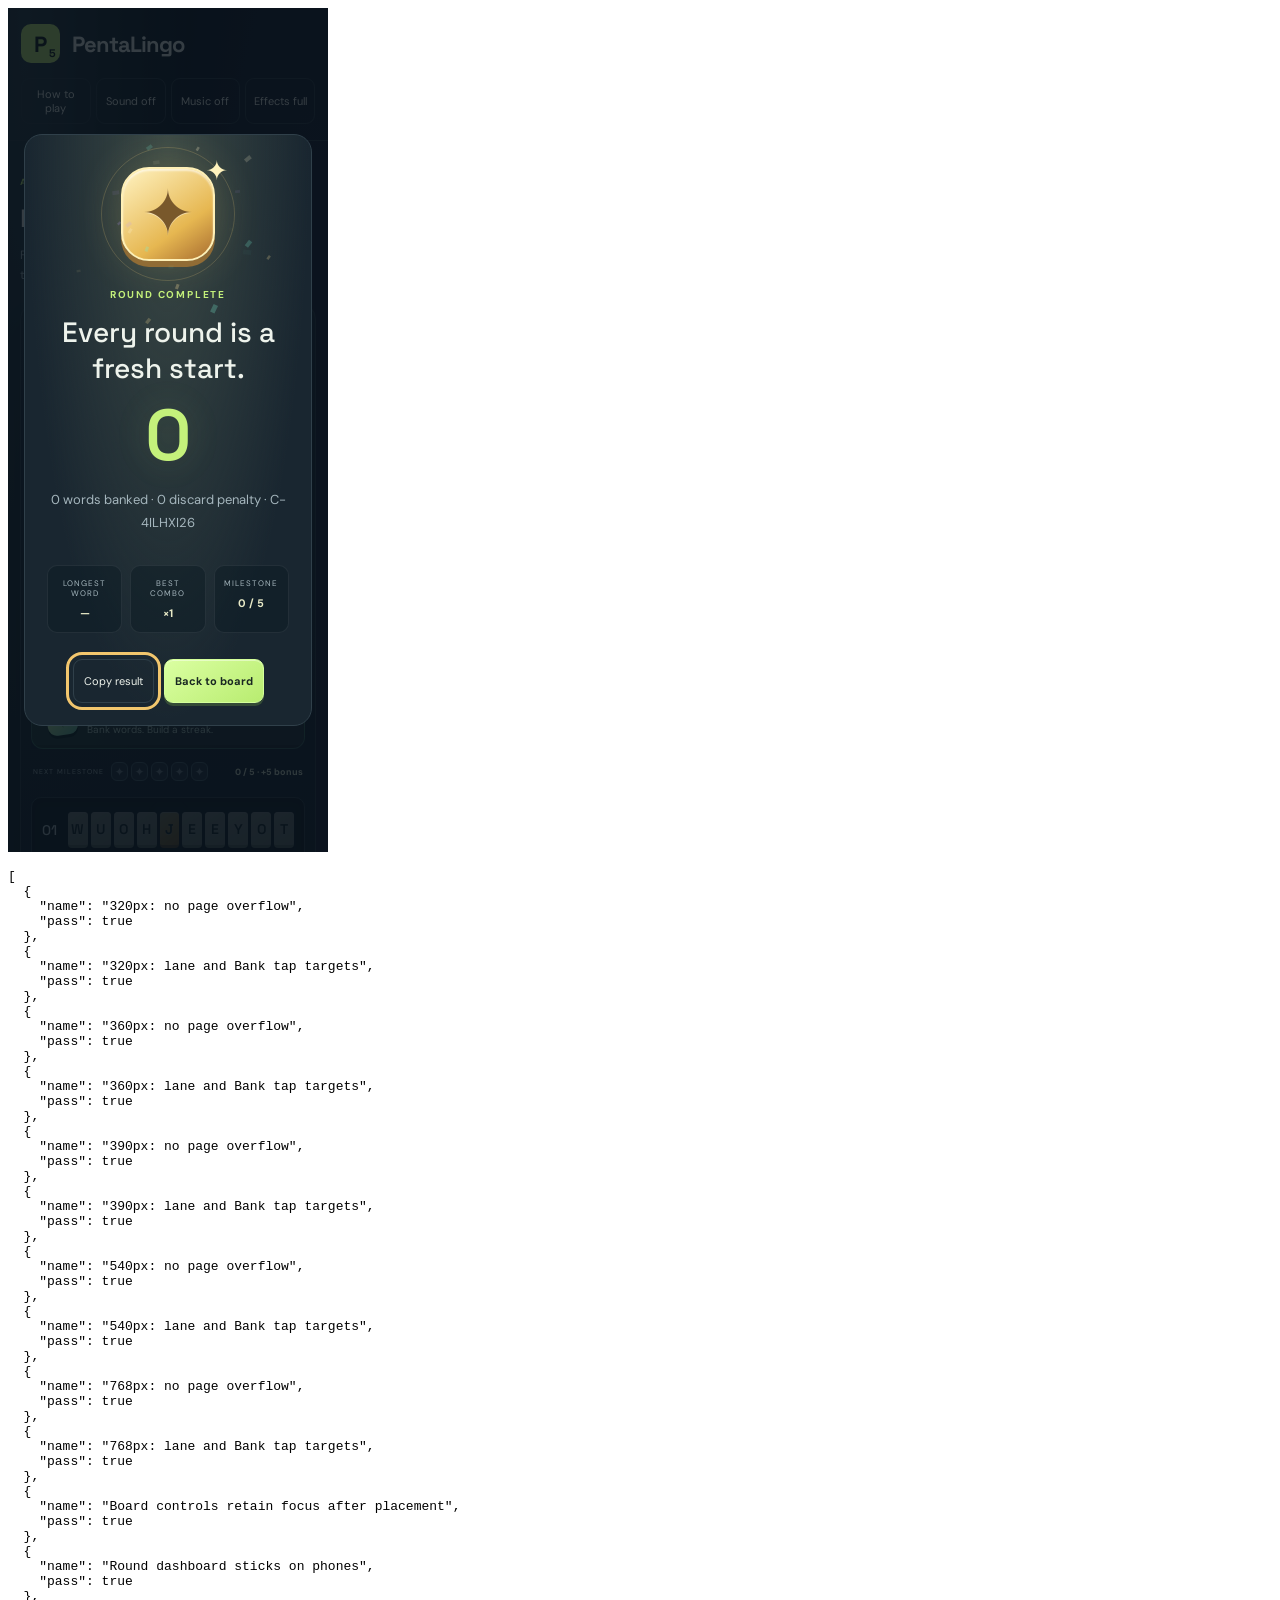
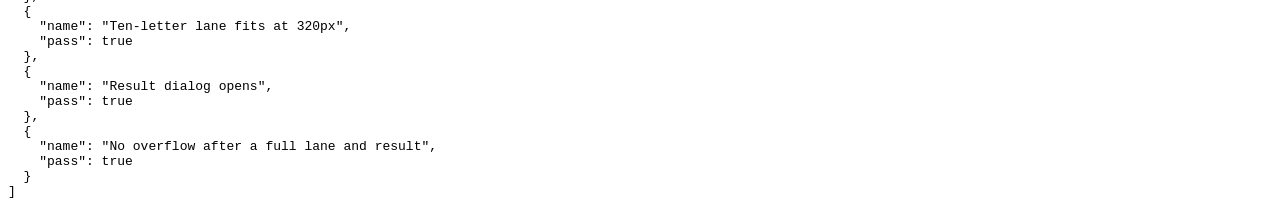
==== tests/mobile-browser.html @ e3324d04 "2026 Update" ====
﻿<!doctype html><meta charset="utf-8"><title>Mobile layout checks</title>
<iframe id="app" src="../index.html" style="border:0;width:390px;height:844px"></iframe><pre id="results">Loading…</pre>
<script>
app.onload=async()=>{
 const win=app.contentWindow,doc=app.contentDocument,results=[];
 const check=(name,pass)=>results.push({name,pass});
 try{
 for(const width of [320,360,390,540,768]){
 app.style.width=width+'px';await new Promise(r=>setTimeout(r,100));
 check(width+'px: no page overflow',doc.documentElement.scrollWidth<=width);
 const row=doc.querySelector('.word-row'),bank=doc.querySelector('.bank');
 check(width+'px: lane and Bank tap targets',row.getBoundingClientRect().height>=44&&bank.getBoundingClientRect().height>=44);
 }
 app.style.width='320px';await new Promise(r=>setTimeout(r,100));
 doc.getElementById('playButton').click();
 const row=doc.querySelector('.word-row');row.focus();row.click();
 check('Board controls retain focus after placement',doc.activeElement===row);
 check('Round dashboard sticks on phones',win.getComputedStyle(doc.querySelector('.round-dashboard')).position==='sticky');
 for(let i=0;i<8;i++)row.click();
 check('Ten-letter lane fits at 320px',row.lastElementChild.getBoundingClientRect().right<=row.getBoundingClientRect().right+1);
 doc.getElementById('finishButton').click();
 check('Result dialog opens',doc.getElementById('resultDialog').open);
 check('No overflow after a full lane and result',doc.documentElement.scrollWidth<=320);
 }catch(e){results.push({name:e.stack,pass:false});}
 document.getElementById('results').textContent=JSON.stringify(results,null,2);
};
</script>
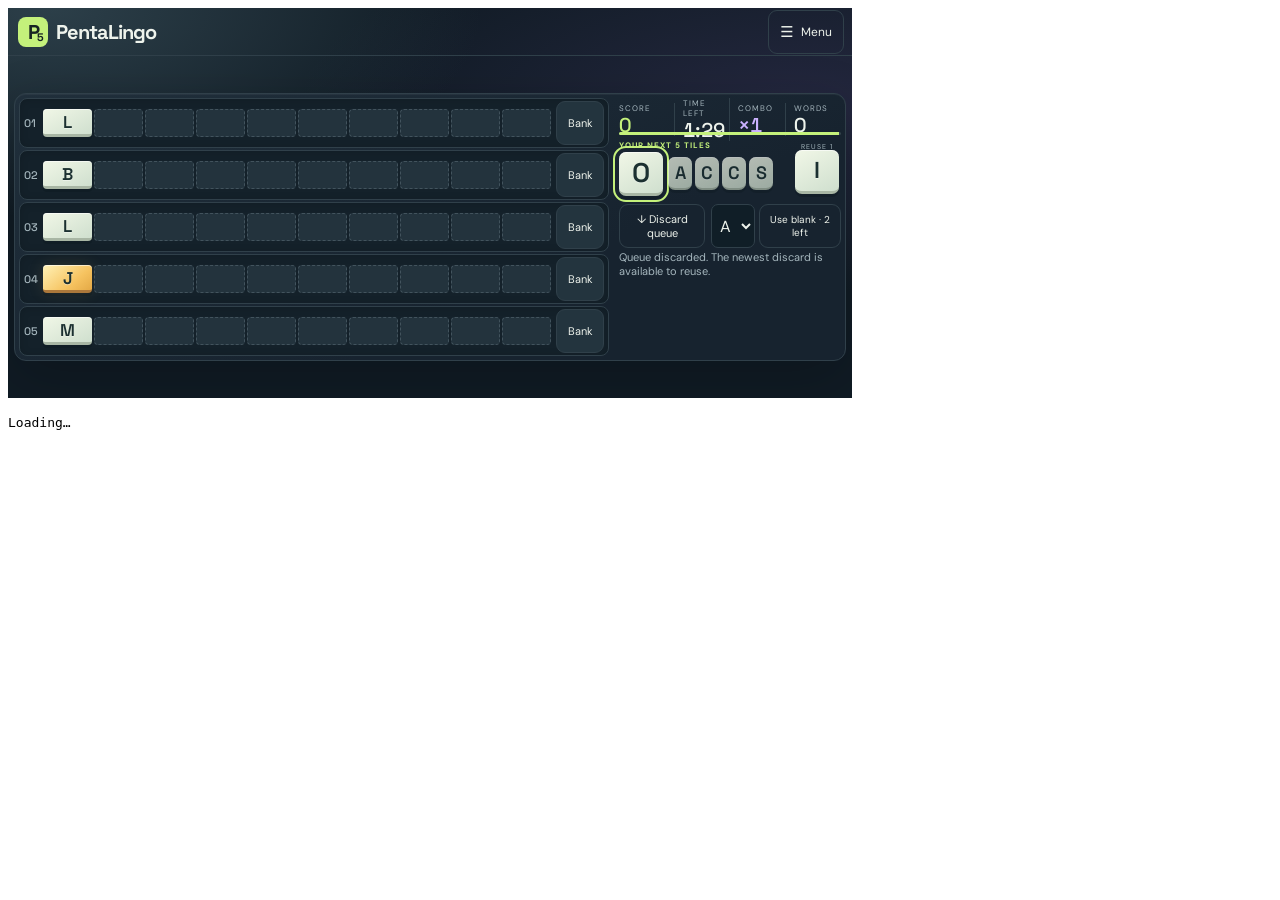
==== commit ee9085f1: "2026 Mobile Update" ====
--- a/tests/mobile-browser.html
+++ b/tests/mobile-browser.html
@@ -1,26 +1,49 @@
-﻿<!doctype html><meta charset="utf-8"><title>Mobile layout checks</title>
+﻿<!doctype html><meta charset="utf-8"><title>Single-screen mobile checks</title>
 <iframe id="app" src="../index.html" style="border:0;width:390px;height:844px"></iframe><pre id="results">Loading…</pre>
 <script>
 app.onload=async()=>{
  const win=app.contentWindow,doc=app.contentDocument,results=[];
  const check=(name,pass)=>results.push({name,pass});
+ const wait=()=>new Promise(resolve=>setTimeout(resolve,110));
+ const fits=el=>{const r=el.getBoundingClientRect();return r.width>0&&r.height>0&&r.left>=-1&&r.top>=-1&&r.right<=win.innerWidth+1&&r.bottom<=win.innerHeight+1;};
  try{
- for(const width of [320,360,390,540,768]){
- app.style.width=width+'px';await new Promise(r=>setTimeout(r,100));
- check(width+'px: no page overflow',doc.documentElement.scrollWidth<=width);
- const row=doc.querySelector('.word-row'),bank=doc.querySelector('.bank');
- check(width+'px: lane and Bank tap targets',row.getBoundingClientRect().height>=44&&bank.getBoundingClientRect().height>=44);
+ app.style.width='320px';app.style.height='568px';await wait();
+ check('Idle mobile screen shows Start and all five lanes without scrolling',fits(doc.getElementById('playButton'))&&[...doc.querySelectorAll('.word-row')].every(fits)&&doc.scrollingElement.scrollHeight<=568);
+ doc.getElementById('mobileMenuButton').click();doc.querySelector('[data-mode="sprint"]').click();doc.getElementById('mobileMenu').close();
+ doc.getElementById('playButton').click();win.eval('fx.setFull(false);discard()');
+ check('Round mode chosen from the menu starts correctly',win.eval('s.active&&s.mode==="sprint"'));
+ for(const [width,height] of [[320,480],[320,568],[360,640],[390,664],[390,844],[412,732],[768,1024],[568,320],[844,390],[915,412],[1024,480]]){
+ app.style.width=width+'px';app.style.height=height+'px';await wait();
+ const label=width+'×'+height;
+ check(label+': no page scroll in either direction',doc.scrollingElement.scrollHeight<=height+1&&doc.scrollingElement.scrollWidth<=width+1);
+ check(label+': all five lanes and Bank buttons are visible',[...doc.querySelectorAll('.word-row,.bank')].every(fits));
+ check(label+': placement and Bank targets remain at least 44px high',[...doc.querySelectorAll('.word-row,.bank')].every(el=>el.getBoundingClientRect().height>=44));
+ check(label+': queue, reuse, wildcards, discard and menu fit on screen',['queueTile','queuePreview','discardButton','wildLetter','wildButton','mobileMenuButton'].every(id=>fits(doc.getElementById(id)))&&fits(doc.querySelector('#discardPile button')));
+ check(label+': essential controls are not covered by another element',[...doc.querySelectorAll('.word-row,.bank'),...['queueTile','discardButton','wildLetter','wildButton','mobileMenuButton'].map(id=>doc.getElementById(id))].every(el=>{const r=el.getBoundingClientRect(),hit=doc.elementFromPoint(r.left+r.width/2,r.top+r.height/2);return el===hit||el.contains(hit);}));
  }
- app.style.width='320px';await new Promise(r=>setTimeout(r,100));
- doc.getElementById('playButton').click();
+ app.style.width='320px';app.style.height='568px';await wait();
  const row=doc.querySelector('.word-row');row.focus();row.click();
- check('Board controls retain focus after placement',doc.activeElement===row);
- check('Round dashboard sticks on phones',win.getComputedStyle(doc.querySelector('.round-dashboard')).position==='sticky');
+ check('Moves preserve lane focus',doc.activeElement===row);
  for(let i=0;i<8;i++)row.click();
- check('Ten-letter lane fits at 320px',row.lastElementChild.getBoundingClientRect().right<=row.getBoundingClientRect().right+1);
- doc.getElementById('finishButton').click();
- check('Result dialog opens',doc.getElementById('resultDialog').open);
- check('No overflow after a full lane and result',doc.documentElement.scrollWidth<=320);
+ check('Ten-letter words stay in their lane',row.lastElementChild.getBoundingClientRect().right<=row.getBoundingClientRect().right+1);
+ const score=win.eval('s.rows[0].length');
+ doc.getElementById('mobileMenuButton').click();
+ check('Menu opens without navigating or resetting the round',doc.getElementById('mobileMenu').open&&win.eval('s.active&&s.rows[0].length')===score);
+ doc.getElementById('tab-settings').click();
+ check('Settings tab exposes the actual working controls',!doc.getElementById('pane-settings').hidden&&fits(doc.getElementById('soundButton')));
+ const previousSound=doc.getElementById('soundButton').getAttribute('aria-pressed');doc.getElementById('soundButton').click();
+ check('Sound toggle still works from the menu',previousSound!==doc.getElementById('soundButton').getAttribute('aria-pressed'));
+ doc.getElementById('tab-friends').click();
+ check('Friends tab exposes challenges',!doc.getElementById('pane-friends').hidden&&fits(doc.getElementById('challengeCode')));
+ doc.getElementById('tab-scores').click();
+ check('Scores tab exposes score history and collected words',!doc.getElementById('pane-scores').hidden&&doc.getElementById('mobileScores').contains(doc.getElementById('leaderboard'))&&doc.getElementById('mobileWords').contains(doc.getElementById('submittedWordsList')));
+ doc.getElementById('mobileMenu').close();
+ app.style.width='1200px';app.style.height='900px';await wait();win.dispatchEvent(new win.Event('resize'));
+ check('Desktop restores sidebar, settings and discard to their original locations',doc.querySelector('aside').contains(doc.getElementById('leaderboard'))&&doc.querySelector('.header').contains(doc.getElementById('soundButton'))&&doc.getElementById('arena').contains(doc.getElementById('discardPile'))&&!doc.getElementById('mobileDiscardSlot').contains(doc.getElementById('discardPile')));
+ app.style.width='390px';app.style.height='664px';await wait();win.dispatchEvent(new win.Event('resize'));
+ check('Switching between desktop and mobile retains the round',win.eval('s.active&&s.rows[0].length')===score);
+ doc.getElementById('mobileMenuButton').click();doc.getElementById('tab-round').click();doc.getElementById('finishButton').click();
+ check('Finish from menu closes menu and opens results',!doc.getElementById('mobileMenu').open&&doc.getElementById('resultDialog').open);
  }catch(e){results.push({name:e.stack,pass:false});}
  document.getElementById('results').textContent=JSON.stringify(results,null,2);
 };
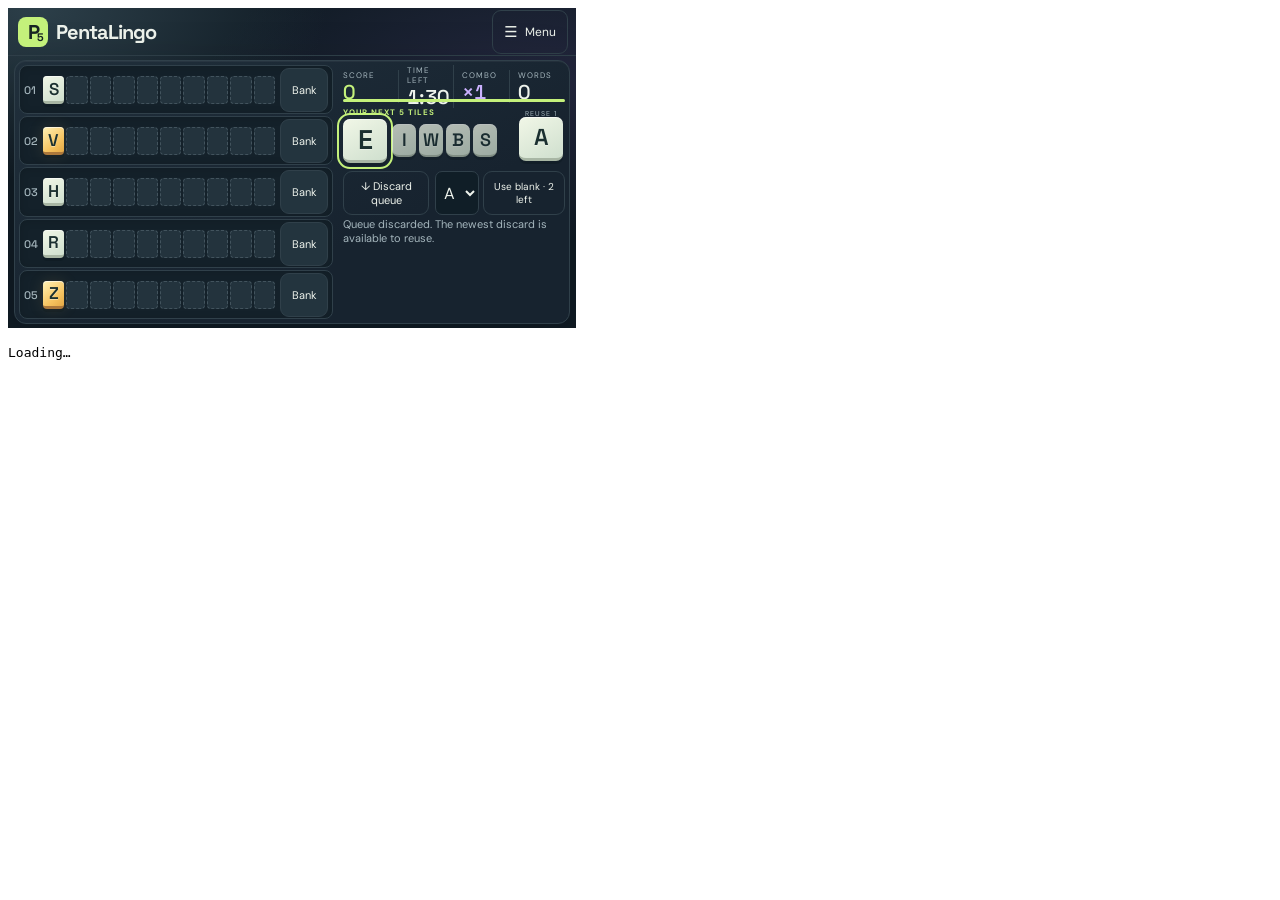
==== commit eb6b9a32: "2026 Mobile Update" ====
--- a/tests/mobile-browser.html
+++ b/tests/mobile-browser.html
@@ -12,10 +12,11 @@
  doc.getElementById('mobileMenuButton').click();doc.querySelector('[data-mode="sprint"]').click();doc.getElementById('mobileMenu').close();
  doc.getElementById('playButton').click();win.eval('fx.setFull(false);discard()');
  check('Round mode chosen from the menu starts correctly',win.eval('s.active&&s.mode==="sprint"'));
- for(const [width,height] of [[320,480],[320,568],[360,640],[390,664],[390,844],[412,732],[768,1024],[568,320],[844,390],[915,412],[1024,480]]){
+ for(const [width,height] of [[320,480],[320,568],[360,640],[390,664],[390,844],[412,732],[768,1024],[1024,768],[568,320],[844,390],[915,412],[1024,480]]){
  app.style.width=width+'px';app.style.height=height+'px';await wait();
  const label=width+'×'+height;
  check(label+': no page scroll in either direction',doc.scrollingElement.scrollHeight<=height+1&&doc.scrollingElement.scrollWidth<=width+1);
+ check(label+': gameplay fills the available screen',doc.getElementById('arena').getBoundingClientRect().height>=height-doc.querySelector('.header').getBoundingClientRect().height-10);
  check(label+': all five lanes and Bank buttons are visible',[...doc.querySelectorAll('.word-row,.bank')].every(fits));
  check(label+': placement and Bank targets remain at least 44px high',[...doc.querySelectorAll('.word-row,.bank')].every(el=>el.getBoundingClientRect().height>=44));
  check(label+': queue, reuse, wildcards, discard and menu fit on screen',['queueTile','queuePreview','discardButton','wildLetter','wildButton','mobileMenuButton'].every(id=>fits(doc.getElementById(id)))&&fits(doc.querySelector('#discardPile button')));
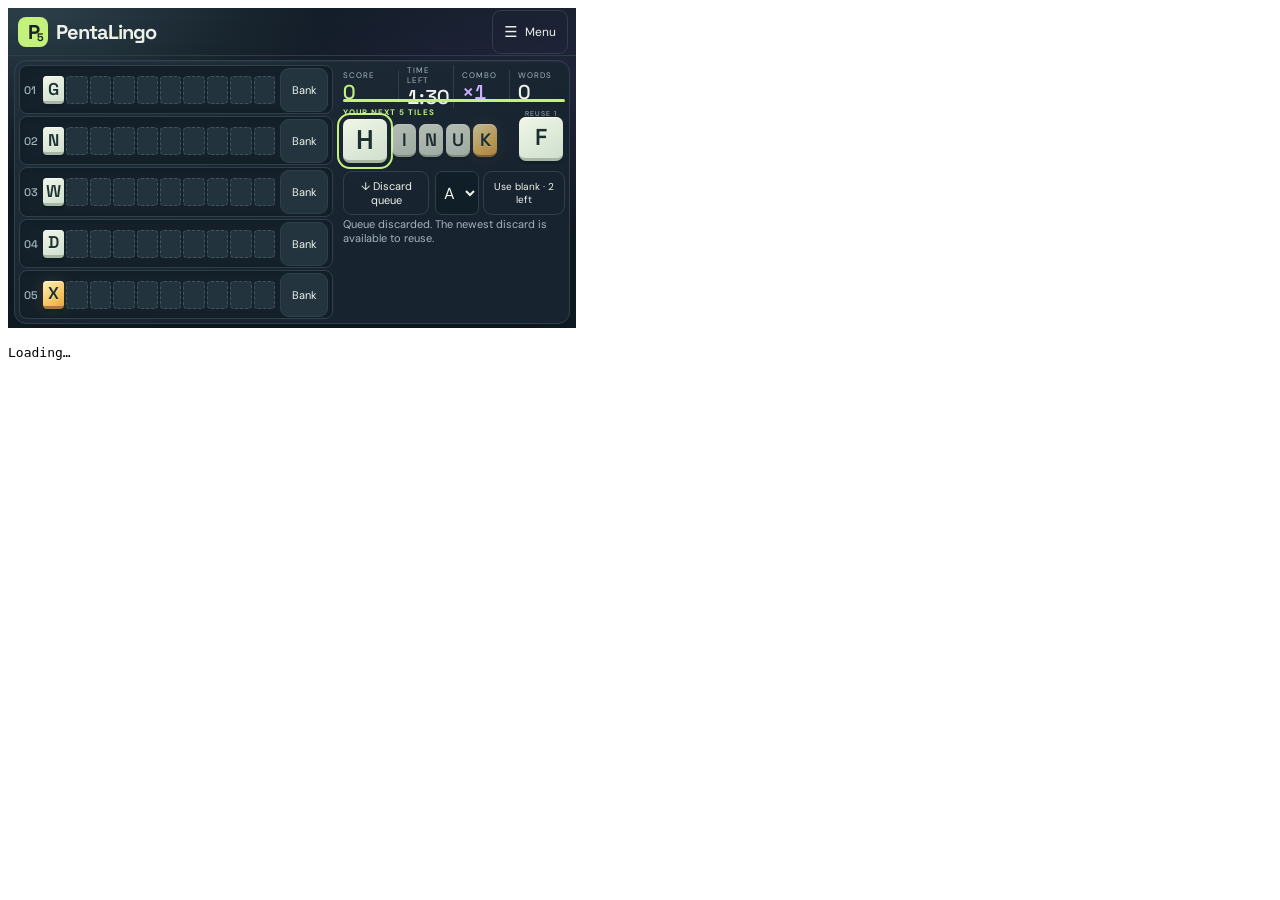
==== commit 22be8a31: "2026 Mobile Update" ====
--- a/tests/mobile-browser.html
+++ b/tests/mobile-browser.html
@@ -25,7 +25,7 @@
  app.style.width='320px';app.style.height='568px';await wait();
  const row=doc.querySelector('.word-row');row.focus();row.click();
  check('Moves preserve lane focus',doc.activeElement===row);
- for(let i=0;i<8;i++)row.click();
+ win.eval("s.rows[0]=Array.from({length:9},()=>tile('A'));s.nextPlacementAt=0;render()");row.click();
  check('Ten-letter words stay in their lane',row.lastElementChild.getBoundingClientRect().right<=row.getBoundingClientRect().right+1);
  const score=win.eval('s.rows[0].length');
  doc.getElementById('mobileMenuButton').click();
